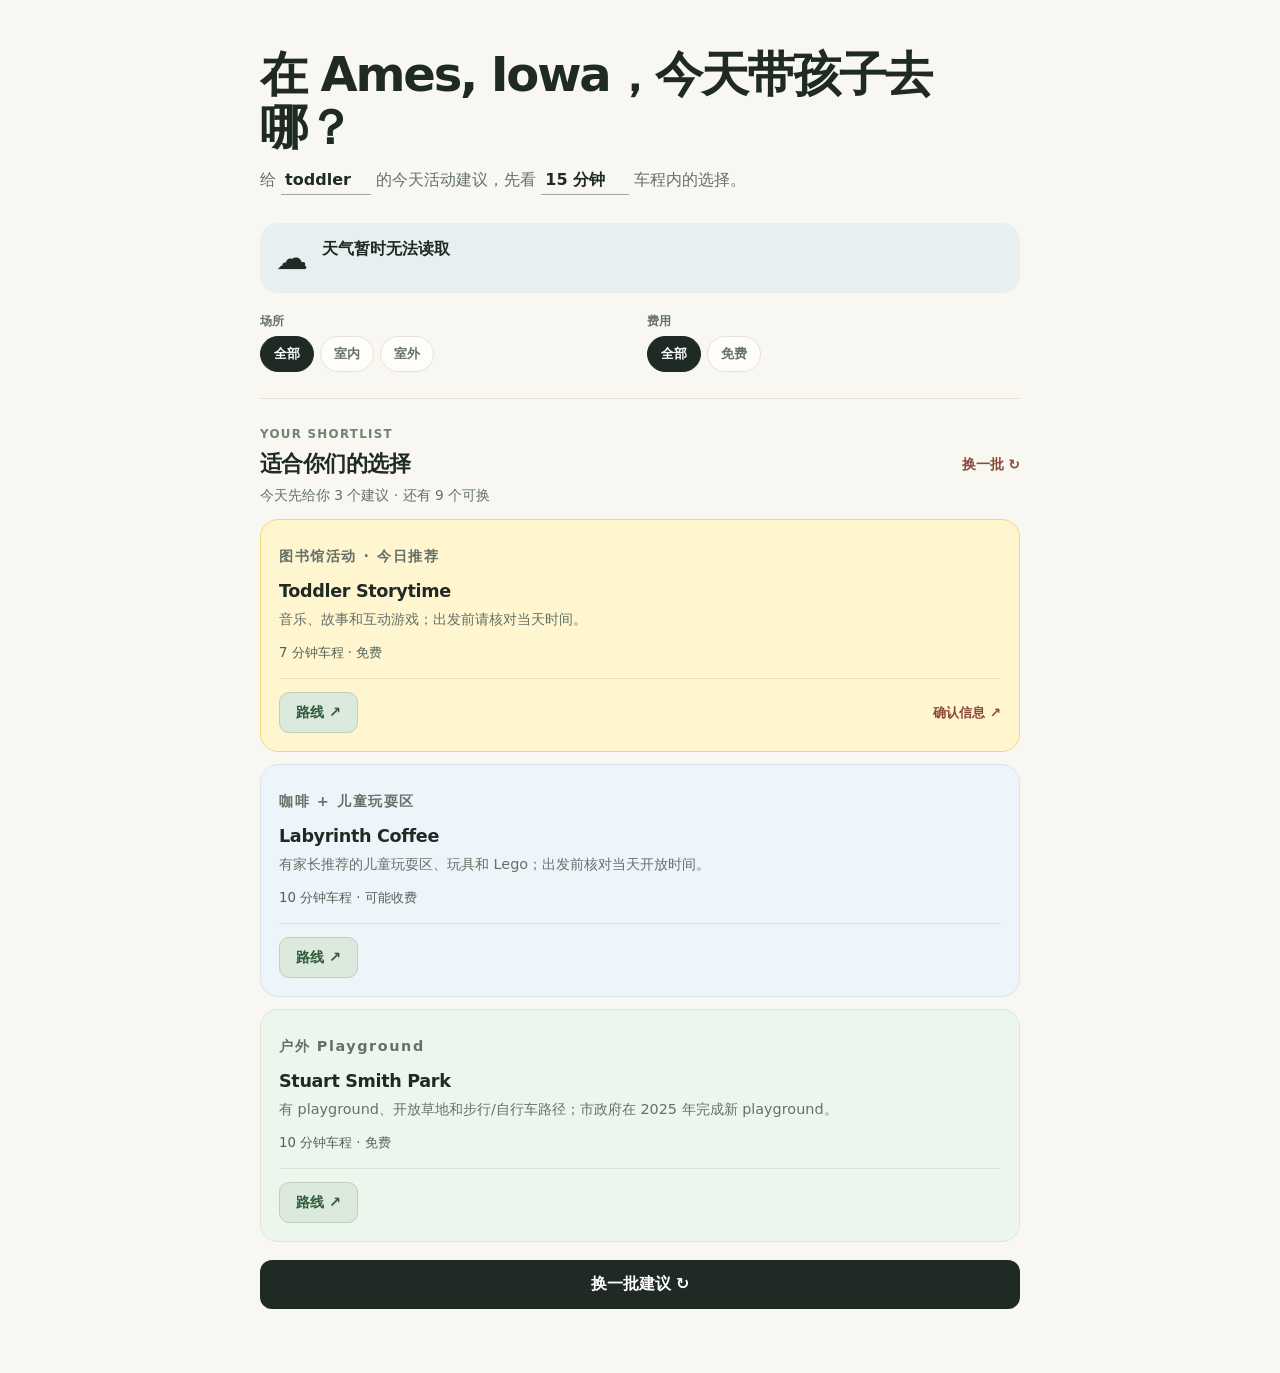
==== index.html @ 55dd60bd "Initial Today With My Kids prototype" ====
<!doctype html>
<html lang="zh-CN">
  <head>
    <meta charset="UTF-8" />
    <meta name="viewport" content="width=device-width, initial-scale=1.0" />
    <title>Today With My Kids · Ames</title>
    <link rel="stylesheet" href="styles.css" />
  </head>
  <body>
    <main class="shell">
      <header>
        <h1>在 Ames, Iowa，今天带孩子去哪？</h1>
        <p class="subtitle summary-line">给 <select id="ageFilter" aria-label="孩子年龄段"><option value="baby">baby</option><option value="toddler" selected>toddler</option><option value="preschool">3–5 岁</option></select> 的今天活动建议，先看 <select id="driveFilter" aria-label="最多车程"><option value="10">10 分钟</option><option value="15" selected>15 分钟</option><option value="30">30 分钟</option></select> 车程内的选择。</p>
      </header>

      <section class="weather-card" aria-label="天气提示示例">
        <span id="weatherIcon" class="weather-icon">☁</span>
        <div>
          <strong id="weatherHeadline">正在读取 Ames 天气…</strong>
          <p id="weatherAlerts" hidden></p>
        </div>
      </section>

      <section class="filters" aria-label="活动筛选">
        <div class="place-toggle" role="group" aria-label="场所筛选">
          <span>场所</span>
          <div class="segmented">
            <button class="place-button active" data-place="any" type="button">全部</button>
            <button class="place-button" data-place="indoor" type="button">室内</button>
            <button class="place-button" data-place="outdoor" type="button">室外</button>
          </div>
        </div>
        <div class="price-toggle" role="group" aria-label="费用筛选">
          <span>费用</span>
          <div class="segmented">
            <button class="price-button active" data-price="any" type="button">全部</button>
            <button class="price-button" data-price="free" type="button">免费</button>
          </div>
        </div>
      </section>

      <section class="section-heading">
        <div>
          <p class="eyebrow">YOUR SHORTLIST</p>
          <h2>适合你们的选择</h2>
        </div>
        <button id="refreshChoices" class="refresh" type="button">换一批 ↻</button>
      </section>
      <p id="resultCount" class="count">今天先给你 3 个建议</p>
      <section id="activityList" class="activity-list" aria-live="polite"></section>
      <button id="refreshChoicesBottom" class="refresh-bottom" type="button">换一批建议 ↻</button>

    </main>
    <script src="app.js"></script>
  </body>
</html>
---- styles.css ----
:root { --ink:#1f2a24; --muted:#647168; --paper:#f8f7f2; --card:#fffdf8; --sage:#dce9dd; --accent:#d9664b; --line:#e5e2d9; }
* { box-sizing:border-box; }
body { margin:0; color:var(--ink); background:var(--paper); font-family: ui-rounded, "SF Pro Rounded", "PingFang SC", system-ui, sans-serif; }
.shell { width:min(760px, calc(100% - 32px)); margin:0 auto; padding:48px 0 64px; }
header { margin-bottom:28px; }
.eyebrow { color:#708273; font-size:.74rem; font-weight:800; letter-spacing:.11em; margin:0 0 8px; }
h1 { font-size:clamp(1.95rem, 6vw, 3rem); letter-spacing:-.045em; line-height:1.1; margin:0; }
h2 { margin:0; font-size:1.35rem; letter-spacing:-.025em; }
.subtitle { color:var(--muted); line-height:1.55; margin:14px 0 0; max-width:560px; }
.summary-line select { appearance:none; background:transparent; border:0; border-bottom:1px solid #9ba99c; border-radius:0; color:var(--ink); cursor:pointer; font:inherit; font-weight:750; min-width:88px; padding:0 20px 2px 4px; }
.weather-card { background:#e8eff0; border-radius:18px; display:flex; gap:14px; padding:16px; margin-bottom:20px; }
.weather-card p { color:#52636a; font-size:.9rem; margin:4px 0 0; line-height:1.4; }
.weather-icon { font-size:2rem; }
.filters { display:grid; grid-template-columns:repeat(2, 1fr); gap:14px; border-bottom:1px solid var(--line); padding-bottom:26px; }
label, .place-toggle, .price-toggle { color:var(--muted); display:grid; font-size:.78rem; font-weight:700; gap:6px; }
select { appearance:none; background:var(--card); border:1px solid var(--line); border-radius:10px; color:var(--ink); font:inherit; padding:10px; }
.place-toggle, .price-toggle { grid-column:auto; }
.segmented { display:flex; gap:6px; }
.place-button, .price-button { background:var(--card); border:1px solid var(--line); border-radius:999px; color:var(--muted); cursor:pointer; font:inherit; font-size:.82rem; padding:8px 13px; }
.place-button.active, .price-button.active { background:var(--ink); border-color:var(--ink); color:white; }
input { accent-color:var(--accent); }
.section-heading { align-items:end; display:flex; justify-content:space-between; margin:28px 0 14px; }
.count { color:var(--muted); font-size:.86rem; margin:-5px 0 14px; }
.refresh { background:transparent; border:0; color:#8a4839; cursor:pointer; font:inherit; font-size:.86rem; font-weight:750; padding:4px 0; }
.activity-list { display:grid; gap:12px; }
.activity { background:var(--card); border:1px solid var(--line); border-radius:18px; padding:18px; }
.activity.indoor { background:#edf5fa; border-color:#d6e5ee; }
.activity.outdoor { background:#edf6ed; border-color:#d9e9d9; }
.activity.featured { background:#fff5cf; border-color:#f2d978; }
.topline { align-items:flex-start; display:flex; gap:12px; justify-content:space-between; }
.activity h3 { font-size:1.1rem; letter-spacing:-.02em; margin:0; }
.activity p { color:var(--muted); font-size:.9rem; line-height:1.45; margin:8px 0 14px; }
.tag { background:var(--sage); border-radius:20px; font-size:.76rem; font-weight:700; padding:6px 9px; white-space:nowrap; }
.details { color:#536258; font-size:.83rem; margin-top:14px; }
.card-actions { align-items:center; border-top:1px solid rgba(75, 105, 83, .13); display:flex; justify-content:space-between; margin-top:16px; padding-top:13px; }
.source { color:#8a4839; display:inline-block; font-size:.83rem; font-weight:750; text-decoration:none; }
.navigate-button { background:#dce9dd; border:1px solid #bad3bd; border-radius:10px; color:#315b3a; display:inline-block; font-size:.9rem; font-weight:800; padding:10px 16px; text-decoration:none; }
.refresh-bottom { background:var(--ink); border:0; border-radius:12px; color:#fff; cursor:pointer; display:block; font:inherit; font-weight:800; margin:18px 0 0; padding:14px 18px; text-align:center; width:100%; }
.note { background:#f3e6cf; border-radius:15px; color:#5c4c37; font-size:.88rem; line-height:1.55; margin-top:24px; padding:16px; }
.empty { color:var(--muted); padding:24px 0; text-align:center; }
@media (max-width:520px) { .shell { padding-top:32px; } }
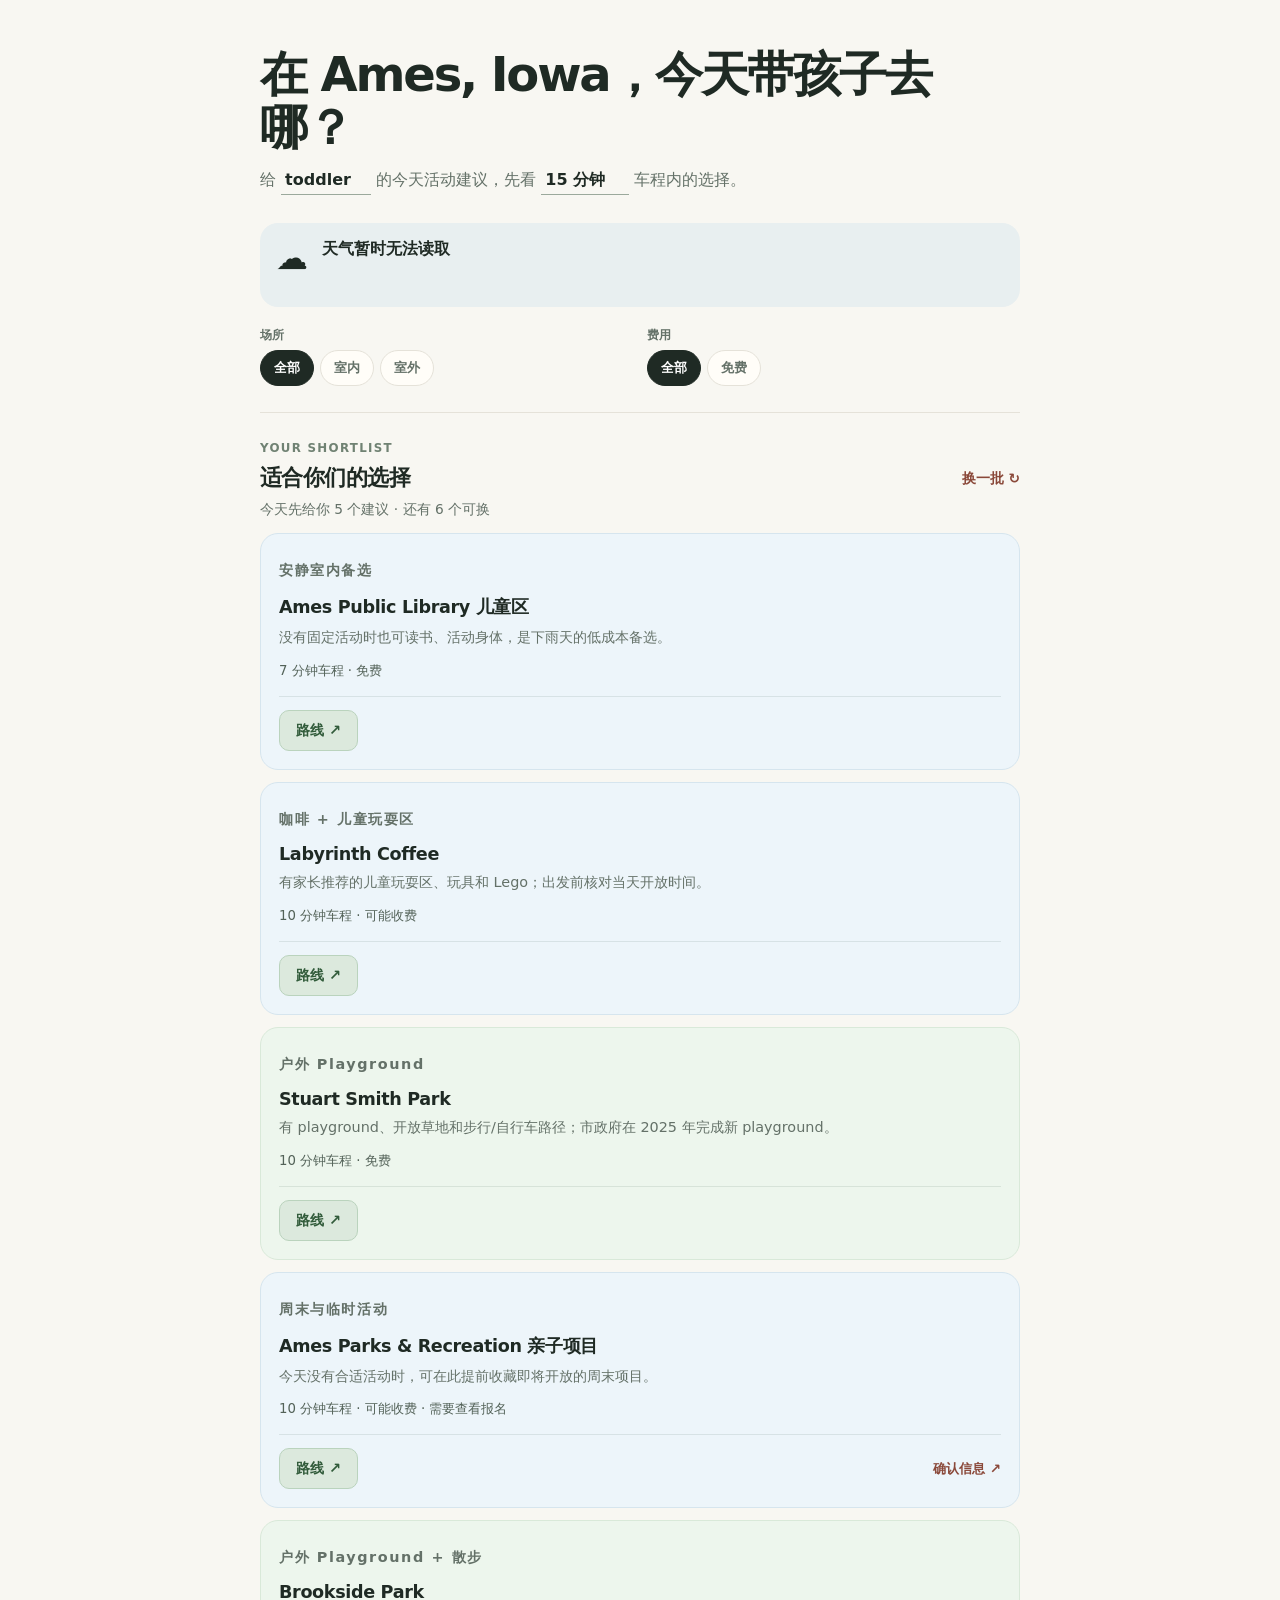
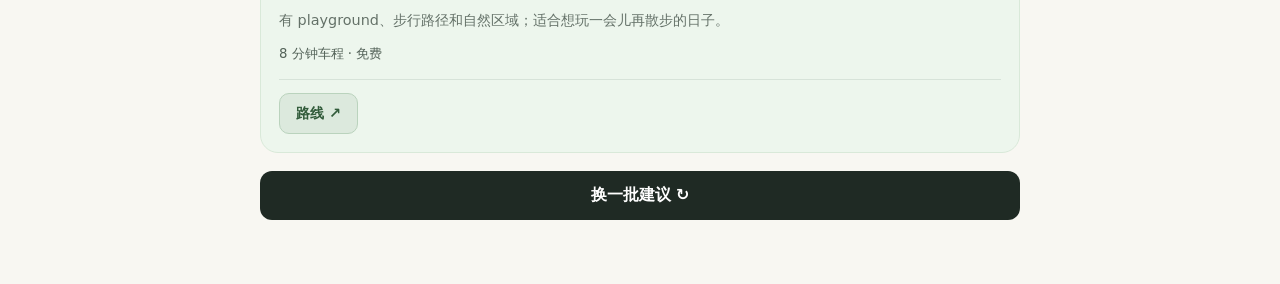
==== commit 8d493f23: "Add weather hours and library calendar sync" ====
--- a/index.html
+++ b/index.html
@@ -19,6 +19,7 @@
           <strong id="weatherHeadline">正在读取 Ames 天气…</strong>
           <p id="weatherAlerts" hidden></p>
         </div>
+        <div id="hourlyWeather" class="hourly-weather" aria-label="未来几小时天气"></div>
       </section>
 
       <section class="filters" aria-label="活动筛选">
@@ -46,7 +47,7 @@
         </div>
         <button id="refreshChoices" class="refresh" type="button">换一批 ↻</button>
       </section>
-      <p id="resultCount" class="count">今天先给你 3 个建议</p>
+      <p id="resultCount" class="count">今天先给你 5 个建议</p>
       <section id="activityList" class="activity-list" aria-live="polite"></section>
       <button id="refreshChoicesBottom" class="refresh-bottom" type="button">换一批建议 ↻</button>
 
--- a/styles.css
+++ b/styles.css
@@ -8,9 +8,14 @@
 h2 { margin:0; font-size:1.35rem; letter-spacing:-.025em; }
 .subtitle { color:var(--muted); line-height:1.55; margin:14px 0 0; max-width:560px; }
 .summary-line select { appearance:none; background:transparent; border:0; border-bottom:1px solid #9ba99c; border-radius:0; color:var(--ink); cursor:pointer; font:inherit; font-weight:750; min-width:88px; padding:0 20px 2px 4px; }
-.weather-card { background:#e8eff0; border-radius:18px; display:flex; gap:14px; padding:16px; margin-bottom:20px; }
+.weather-card { background:#e8eff0; border-radius:18px; display:flex; flex-wrap:wrap; gap:14px; padding:16px; margin-bottom:20px; }
 .weather-card p { color:#52636a; font-size:.9rem; margin:4px 0 0; line-height:1.4; }
 .weather-icon { font-size:2rem; }
+.hourly-weather { display:grid; gap:6px; grid-template-columns:repeat(5, 1fr); width:100%; }
+.hourly-slot { background:rgba(255,255,255,.46); border-radius:10px; color:#45555b; padding:8px 4px; text-align:center; }
+.hourly-slot time { display:block; font-size:.7rem; font-weight:800; }
+.hourly-slot strong { display:block; font-size:.88rem; margin:3px 0; }
+.hourly-slot span { display:block; font-size:.68rem; }
 .filters { display:grid; grid-template-columns:repeat(2, 1fr); gap:14px; border-bottom:1px solid var(--line); padding-bottom:26px; }
 label, .place-toggle, .price-toggle { color:var(--muted); display:grid; font-size:.78rem; font-weight:700; gap:6px; }
 select { appearance:none; background:var(--card); border:1px solid var(--line); border-radius:10px; color:var(--ink); font:inherit; padding:10px; }
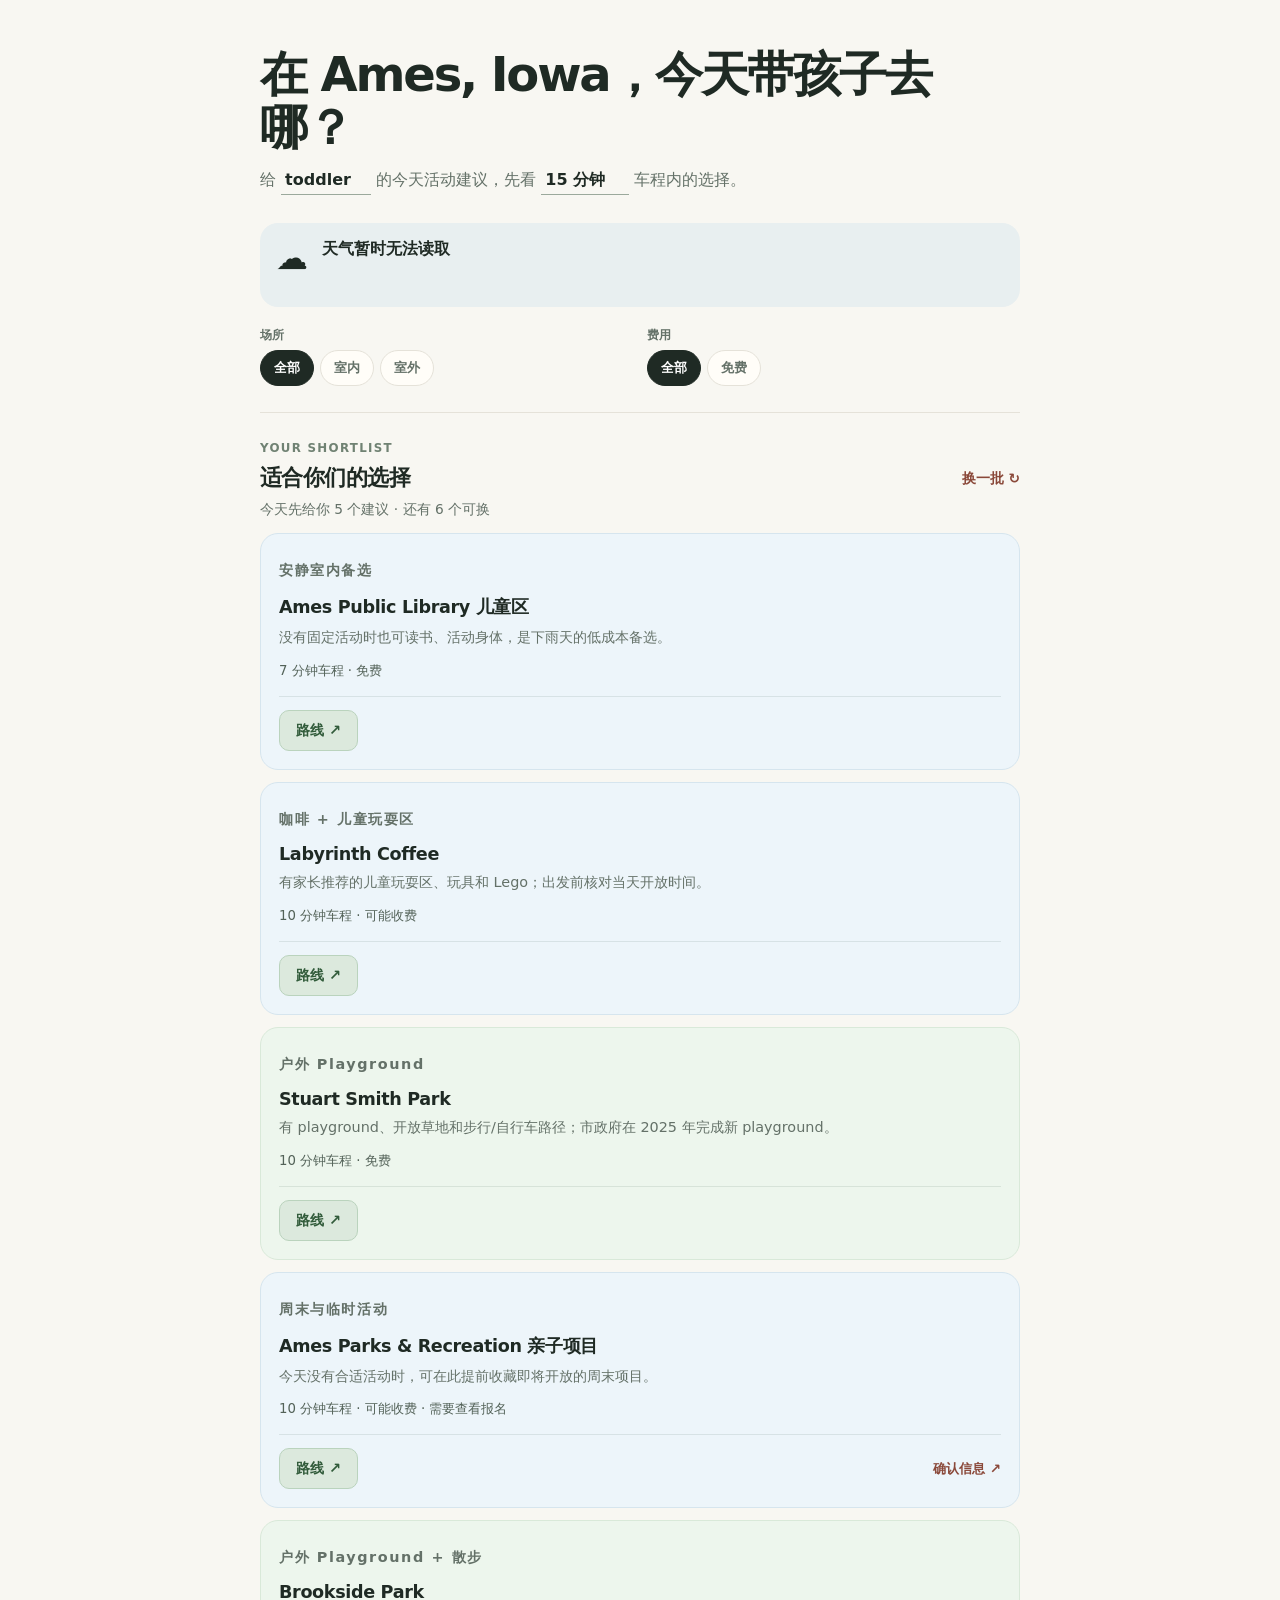
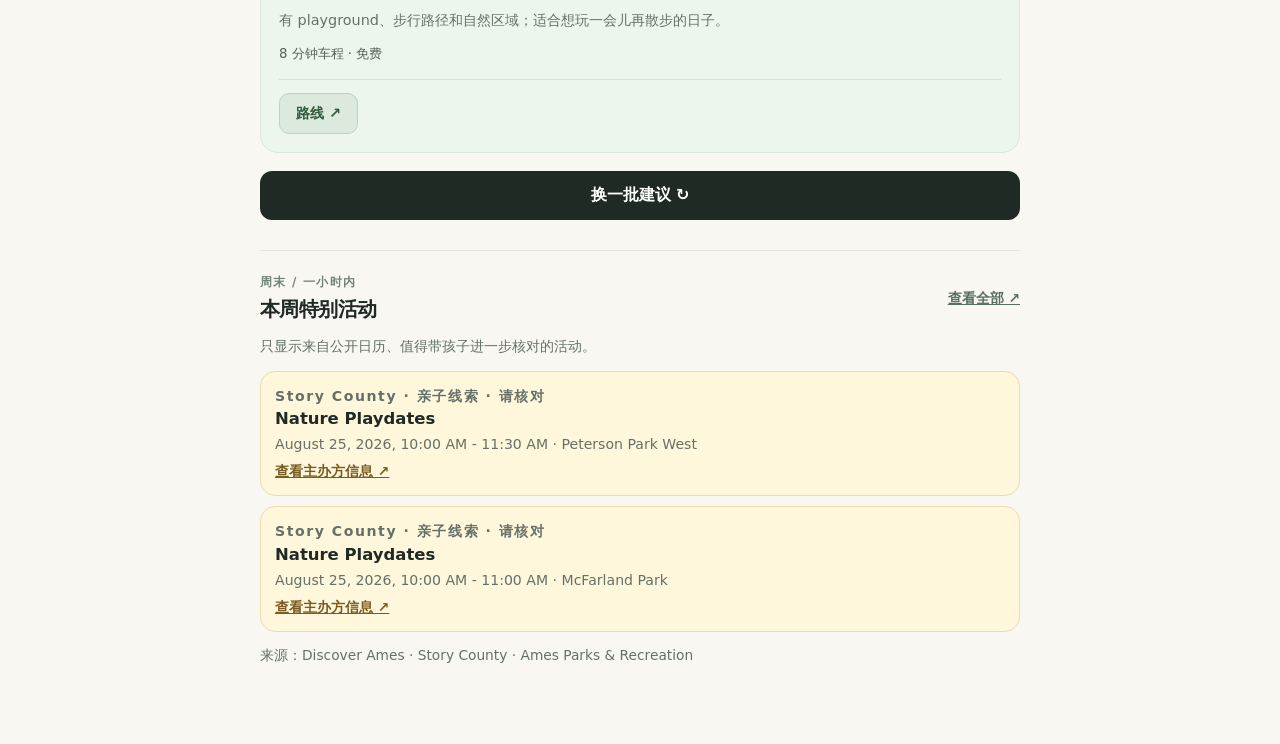
==== commit 60015674: "Add weekly special events" ====
--- a/index.html
+++ b/index.html
@@ -51,6 +51,13 @@
       <section id="activityList" class="activity-list" aria-live="polite"></section>
       <button id="refreshChoicesBottom" class="refresh-bottom" type="button">换一批建议 ↻</button>
 
+      <section class="special-events" aria-labelledby="specialEventsTitle">
+        <div class="special-heading"><div><p class="eyebrow">周末 / 一小时内</p><h2 id="specialEventsTitle">本周特别活动</h2></div><a href="https://discoverames.com/events-calendar/" target="_blank" rel="noreferrer">查看全部 ↗</a></div>
+        <p class="special-intro">只显示来自公开日历、值得带孩子进一步核对的活动。</p>
+        <div id="specialEventList" class="special-event-list" aria-live="polite"></div>
+        <p class="source-note">来源：Discover Ames · Story County · Ames Parks & Recreation</p>
+      </section>
+
     </main>
     <script src="app.js"></script>
   </body>
--- a/styles.css
+++ b/styles.css
@@ -16,6 +16,18 @@
 .hourly-slot time { display:block; font-size:.7rem; font-weight:800; }
 .hourly-slot strong { display:block; font-size:.88rem; margin:3px 0; }
 .hourly-slot span { display:block; font-size:.68rem; }
+.special-events { border-top:1px solid var(--line); margin-top:30px; padding-top:24px; }
+.special-heading { align-items:center; display:flex; justify-content:space-between; gap:12px; }
+.special-heading h2 { font-size:1.28rem; }
+.special-heading .eyebrow { margin:0 0 4px; }
+.special-heading a { color:#59715e; font-size:.86rem; font-weight:800; white-space:nowrap; }
+.special-intro, .source-note { color:var(--muted); font-size:.86rem; line-height:1.45; }
+.special-event-list { display:grid; gap:10px; margin-top:12px; }
+.special-event { background:#fff7dc; border:1px solid #eadcae; border-radius:15px; padding:14px; }
+.special-event h3 { font-size:1.03rem; margin:3px 0 6px; }
+.special-event p { color:var(--muted); font-size:.88rem; line-height:1.45; margin:0; }
+.special-event a { color:#7a5b21; display:inline-block; font-size:.86rem; font-weight:800; margin-top:9px; }
+.special-empty { background:#f5f6f1; border-radius:14px; color:var(--muted); font-size:.9rem; line-height:1.5; padding:14px; }
 .filters { display:grid; grid-template-columns:repeat(2, 1fr); gap:14px; border-bottom:1px solid var(--line); padding-bottom:26px; }
 label, .place-toggle, .price-toggle { color:var(--muted); display:grid; font-size:.78rem; font-weight:700; gap:6px; }
 select { appearance:none; background:var(--card); border:1px solid var(--line); border-radius:10px; color:var(--ink); font:inherit; padding:10px; }
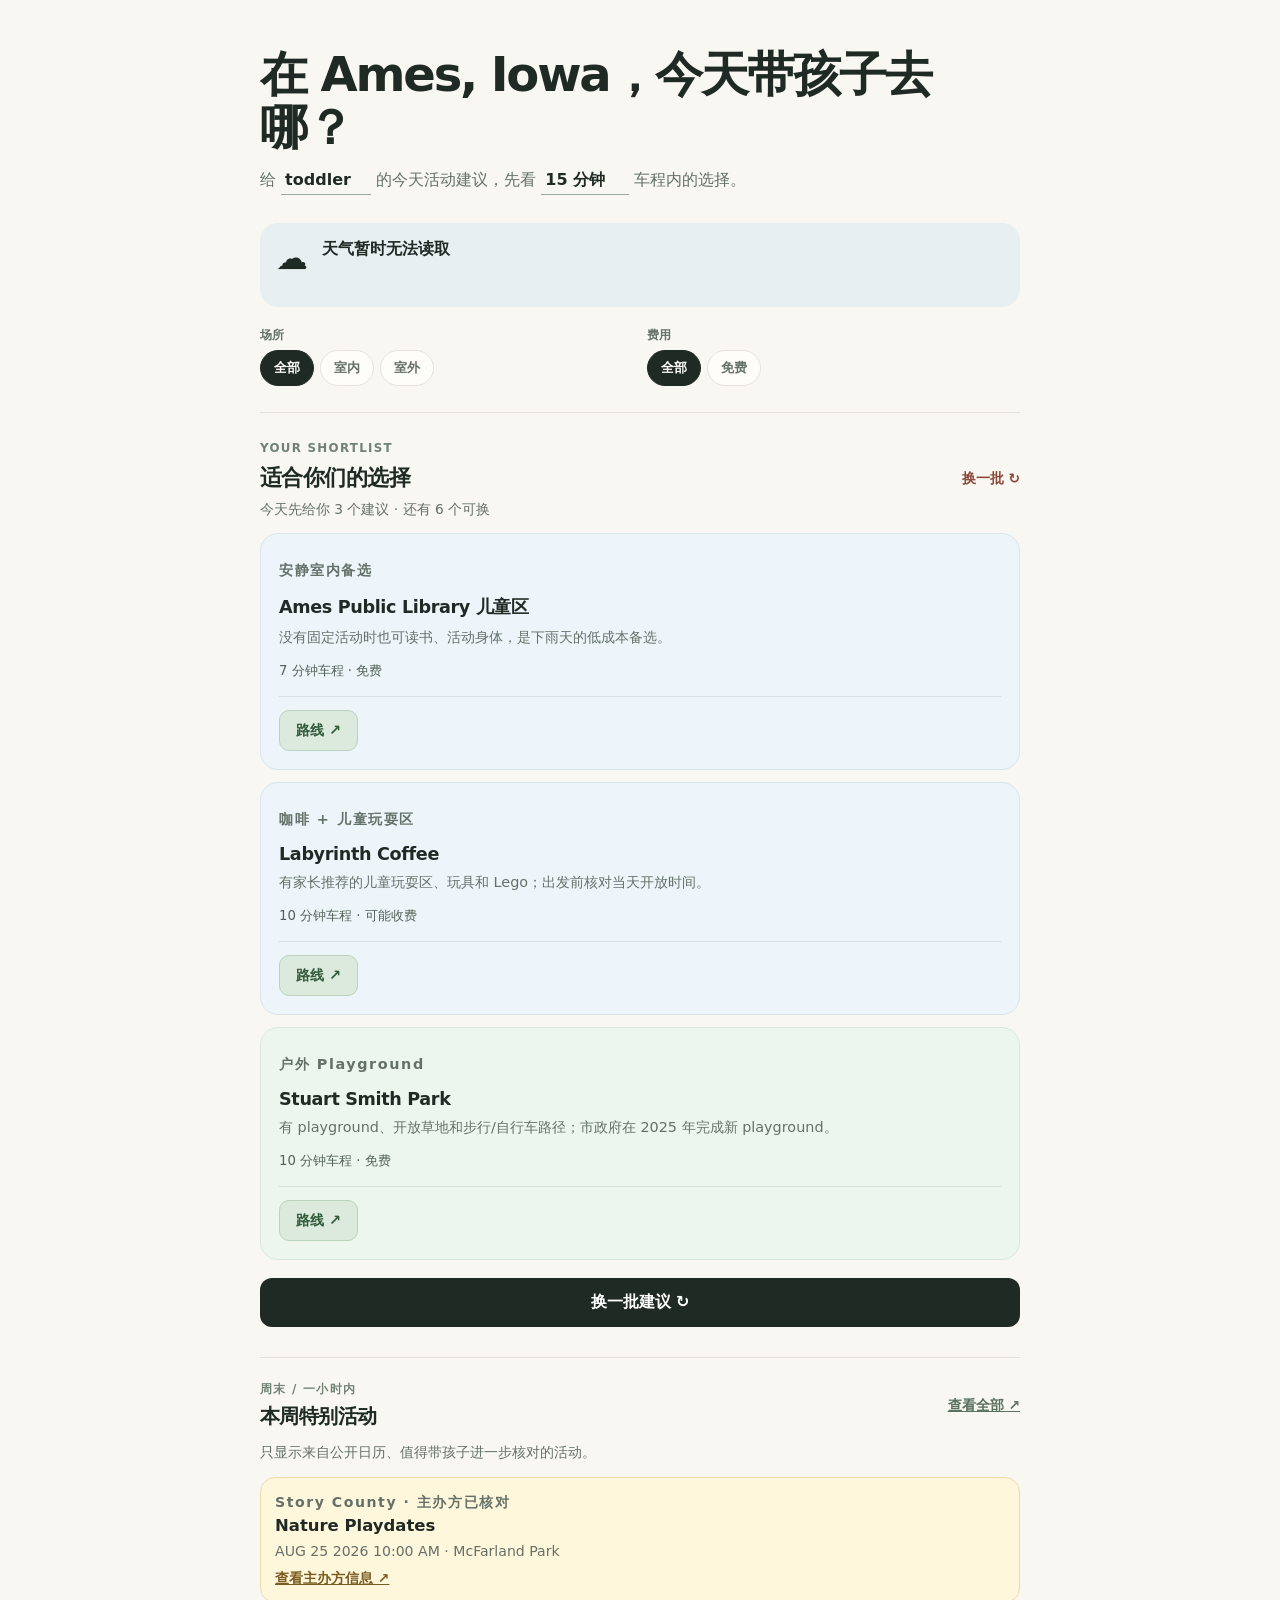
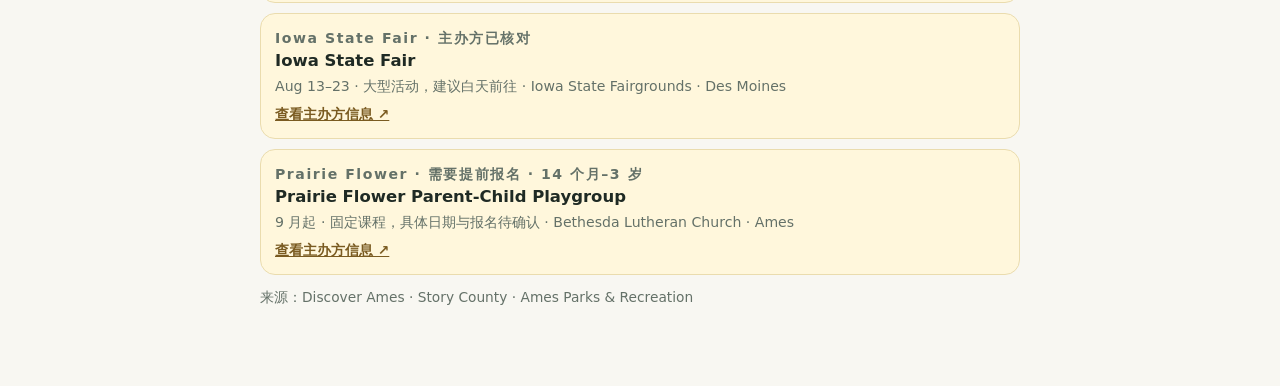
==== commit 4da315ae: "Move future playgroup to special events" ====
--- a/index.html
+++ b/index.html
@@ -47,7 +47,7 @@
         </div>
         <button id="refreshChoices" class="refresh" type="button">换一批 ↻</button>
       </section>
-      <p id="resultCount" class="count">今天先给你 5 个建议</p>
+      <p id="resultCount" class="count">今天先给你 3 个建议</p>
       <section id="activityList" class="activity-list" aria-live="polite"></section>
       <button id="refreshChoicesBottom" class="refresh-bottom" type="button">换一批建议 ↻</button>
 
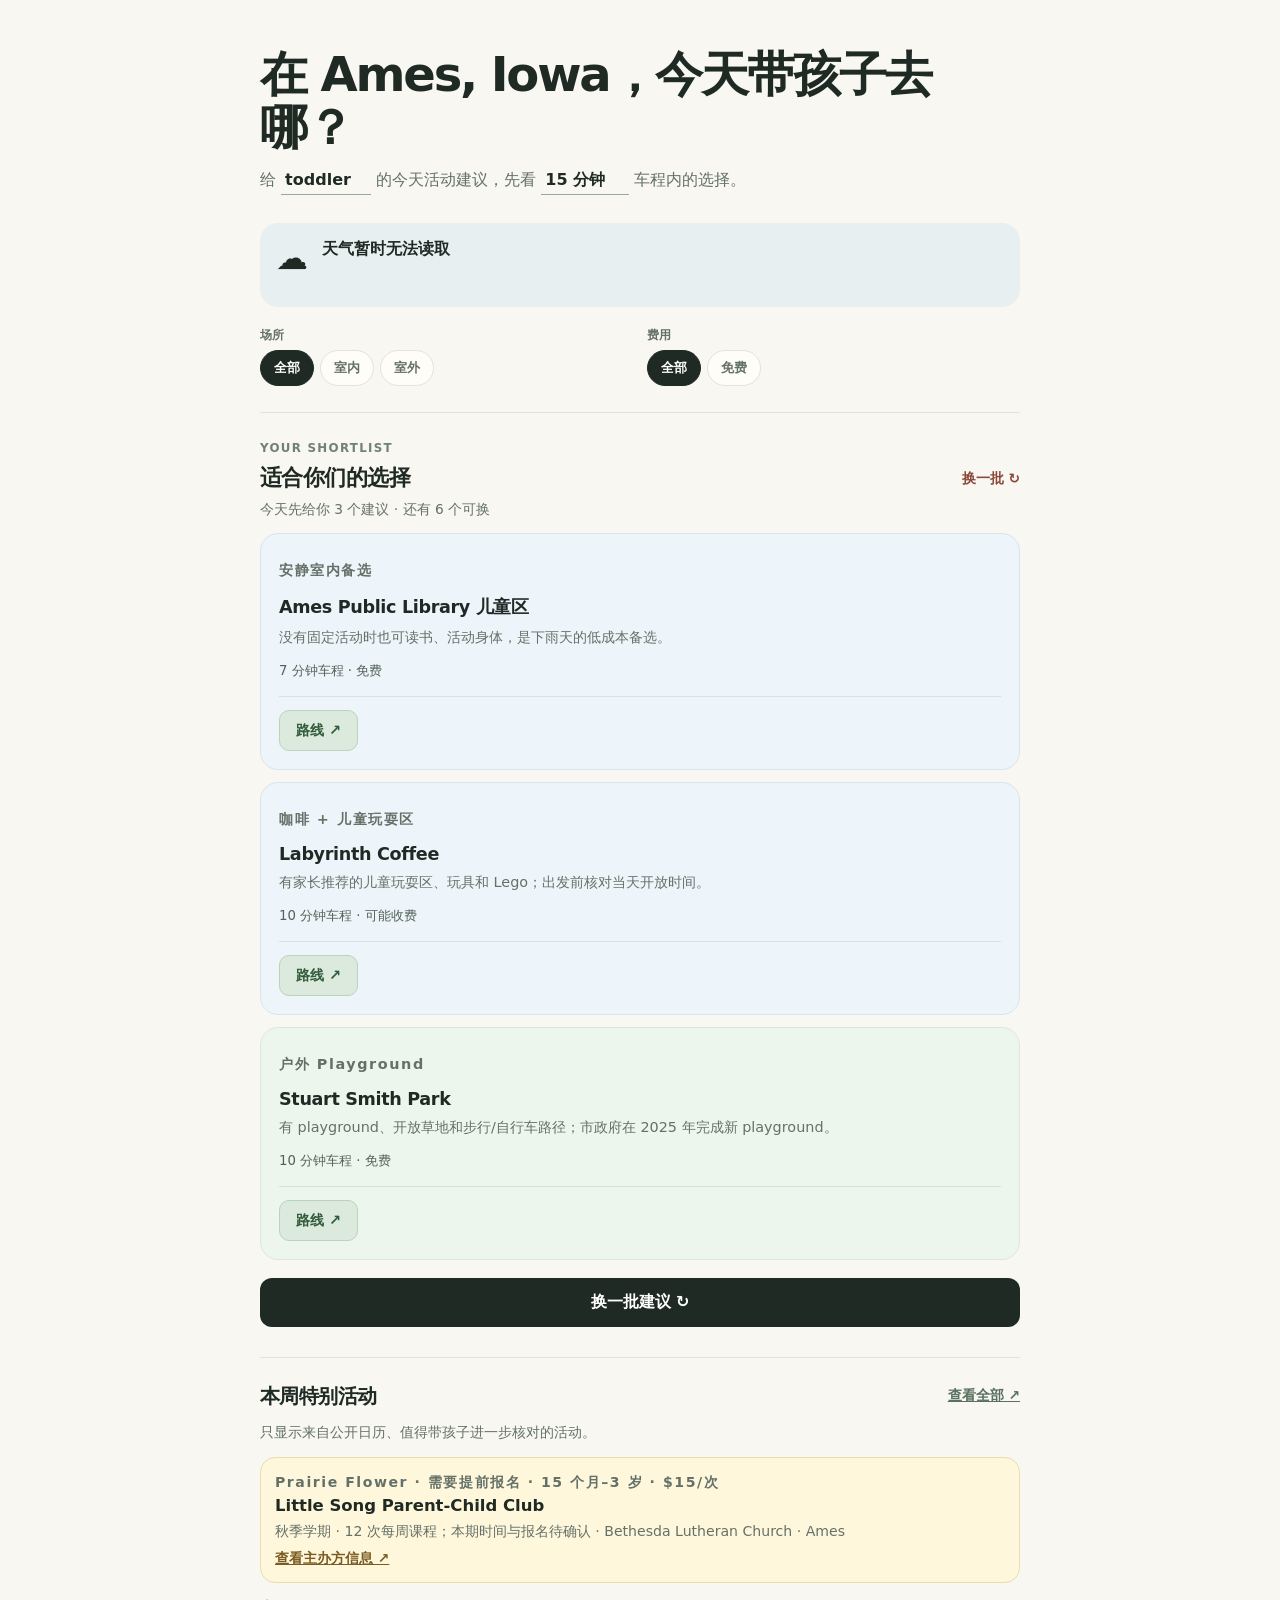
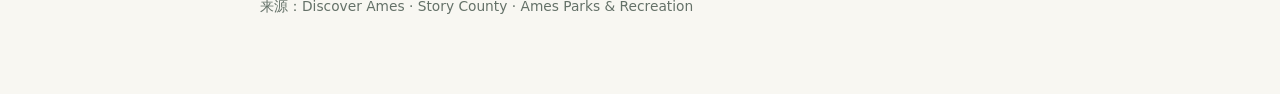
==== commit 0b5fbcde: "Refine weekly activities and age groups" ====
--- a/index.html
+++ b/index.html
@@ -10,7 +10,7 @@
     <main class="shell">
       <header>
         <h1>在 Ames, Iowa，今天带孩子去哪？</h1>
-        <p class="subtitle summary-line">给 <select id="ageFilter" aria-label="孩子年龄段"><option value="baby">baby</option><option value="toddler" selected>toddler</option><option value="preschool">3–5 岁</option></select> 的今天活动建议，先看 <select id="driveFilter" aria-label="最多车程"><option value="10">10 分钟</option><option value="15" selected>15 分钟</option><option value="30">30 分钟</option></select> 车程内的选择。</p>
+        <p class="subtitle summary-line">给 <select id="ageFilter" aria-label="孩子年龄段"><option value="baby">baby</option><option value="toddler" selected>toddler</option><option value="preschool">3–5 岁</option><option value="schoolage">6–10 岁</option></select> 的今天活动建议，先看 <select id="driveFilter" aria-label="最多车程"><option value="10">10 分钟</option><option value="15" selected>15 分钟</option><option value="30">30 分钟</option></select> 车程内的选择。</p>
       </header>
 
       <section class="weather-card" aria-label="天气提示示例">
@@ -52,7 +52,7 @@
       <button id="refreshChoicesBottom" class="refresh-bottom" type="button">换一批建议 ↻</button>
 
       <section class="special-events" aria-labelledby="specialEventsTitle">
-        <div class="special-heading"><div><p class="eyebrow">周末 / 一小时内</p><h2 id="specialEventsTitle">本周特别活动</h2></div><a href="https://discoverames.com/events-calendar/" target="_blank" rel="noreferrer">查看全部 ↗</a></div>
+        <div class="special-heading"><h2 id="specialEventsTitle">本周特别活动</h2><a href="all-activities.html">查看全部 ↗</a></div>
         <p class="special-intro">只显示来自公开日历、值得带孩子进一步核对的活动。</p>
         <div id="specialEventList" class="special-event-list" aria-live="polite"></div>
         <p class="source-note">来源：Discover Ames · Story County · Ames Parks & Recreation</p>
--- a/styles.css
+++ b/styles.css
@@ -28,6 +28,7 @@
 .special-event p { color:var(--muted); font-size:.88rem; line-height:1.45; margin:0; }
 .special-event a { color:#7a5b21; display:inline-block; font-size:.86rem; font-weight:800; margin-top:9px; }
 .special-empty { background:#f5f6f1; border-radius:14px; color:var(--muted); font-size:.9rem; line-height:1.5; padding:14px; }
+.back-link { color:#59715e; display:inline-block; font-size:.9rem; font-weight:800; margin-bottom:24px; text-decoration:none; }
 .filters { display:grid; grid-template-columns:repeat(2, 1fr); gap:14px; border-bottom:1px solid var(--line); padding-bottom:26px; }
 label, .place-toggle, .price-toggle { color:var(--muted); display:grid; font-size:.78rem; font-weight:700; gap:6px; }
 select { appearance:none; background:var(--card); border:1px solid var(--line); border-radius:10px; color:var(--ink); font:inherit; padding:10px; }
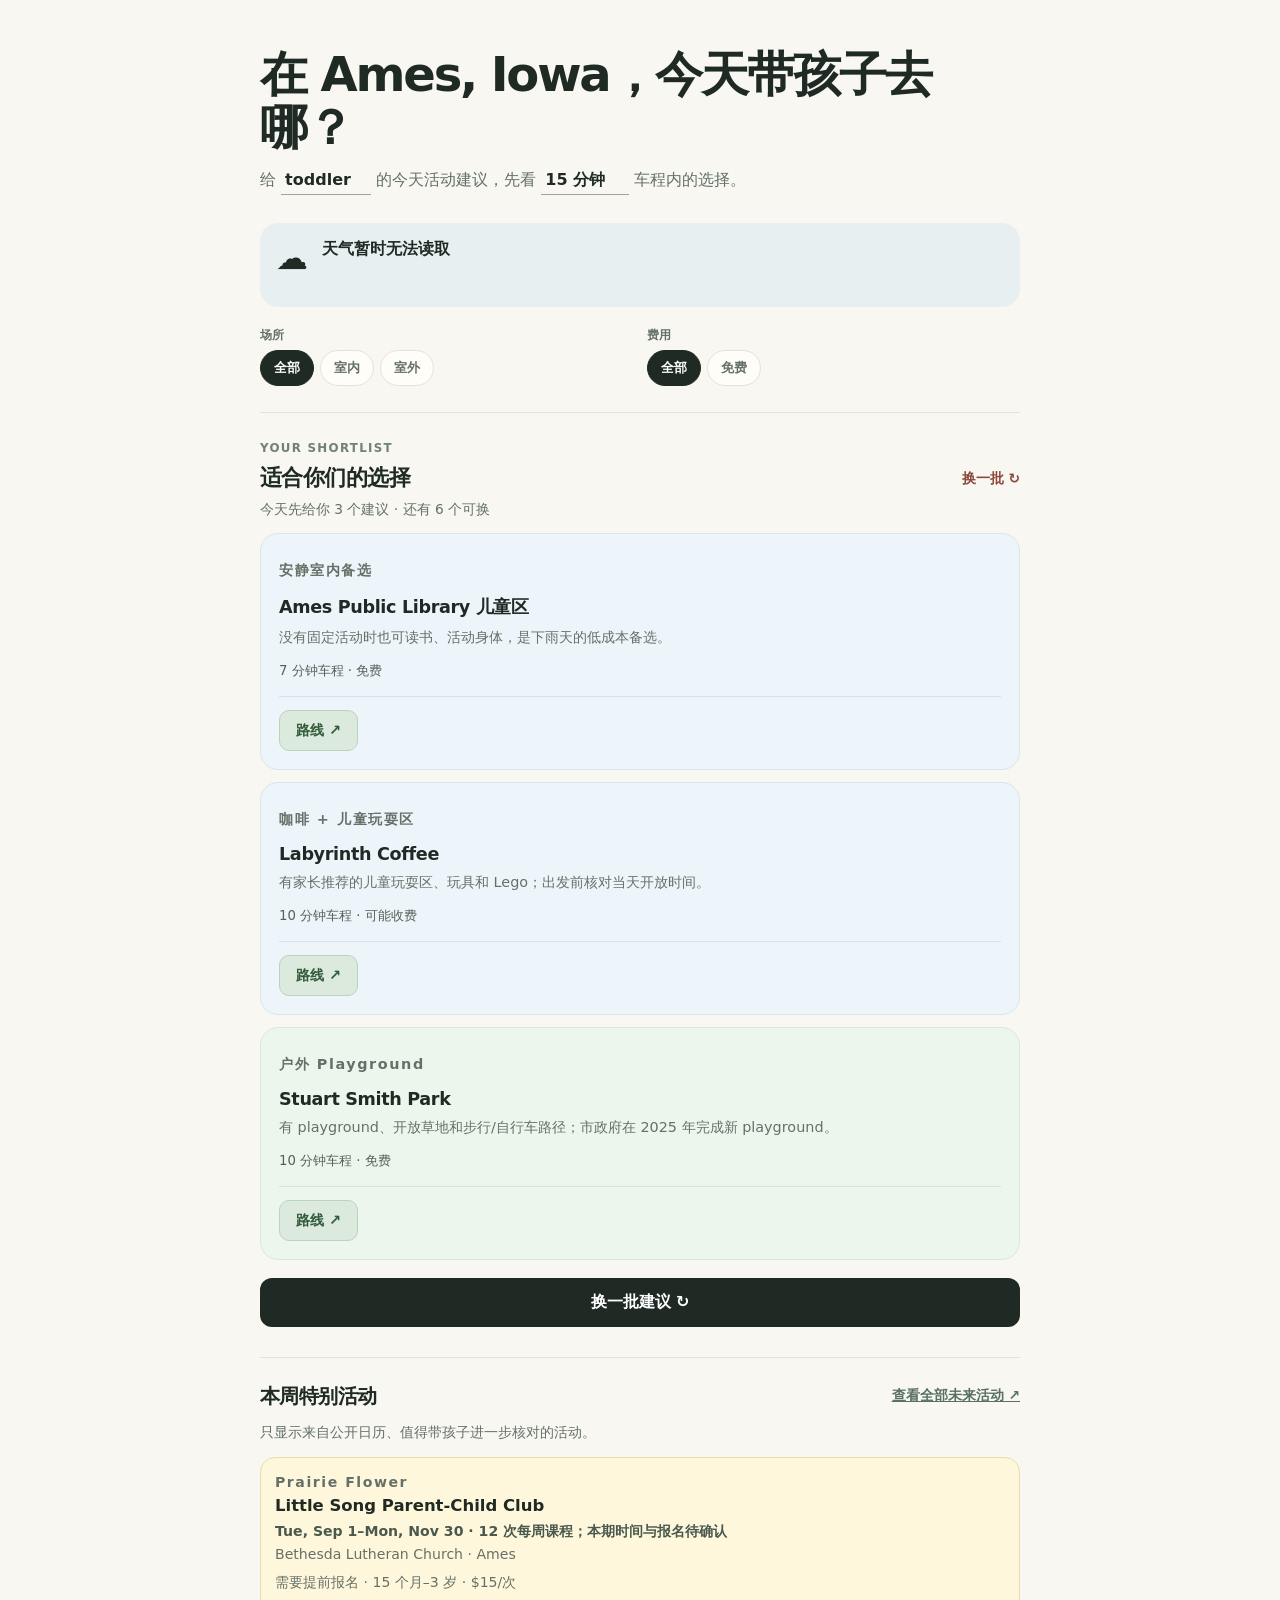
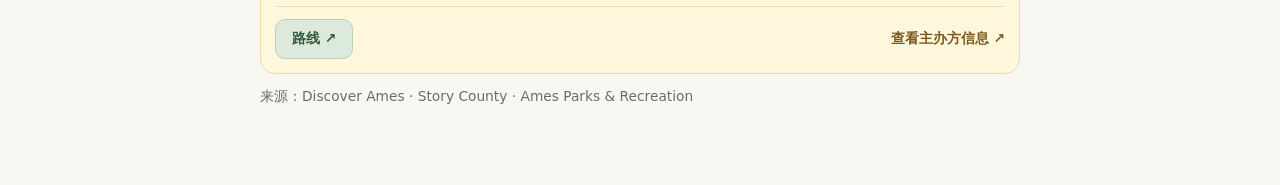
==== commit 2eae5e07: "Clarify future activities link" ====
--- a/index.html
+++ b/index.html
@@ -52,7 +52,7 @@
       <button id="refreshChoicesBottom" class="refresh-bottom" type="button">换一批建议 ↻</button>
 
       <section class="special-events" aria-labelledby="specialEventsTitle">
-        <div class="special-heading"><h2 id="specialEventsTitle">本周特别活动</h2><a href="all-activities.html">查看全部 ↗</a></div>
+        <div class="special-heading"><h2 id="specialEventsTitle">本周特别活动</h2><a href="all-activities.html">查看全部未来活动 ↗</a></div>
         <p class="special-intro">只显示来自公开日历、值得带孩子进一步核对的活动。</p>
         <div id="specialEventList" class="special-event-list" aria-live="polite"></div>
         <p class="source-note">来源：Discover Ames · Story County · Ames Parks & Recreation</p>
--- a/styles.css
+++ b/styles.css
@@ -3,6 +3,7 @@
 body { margin:0; color:var(--ink); background:var(--paper); font-family: ui-rounded, "SF Pro Rounded", "PingFang SC", system-ui, sans-serif; }
 .shell { width:min(760px, calc(100% - 32px)); margin:0 auto; padding:48px 0 64px; }
 header { margin-bottom:28px; }
+.page-header { align-items:flex-start; display:flex; gap:18px; justify-content:space-between; }
 .eyebrow { color:#708273; font-size:.74rem; font-weight:800; letter-spacing:.11em; margin:0 0 8px; }
 h1 { font-size:clamp(1.95rem, 6vw, 3rem); letter-spacing:-.045em; line-height:1.1; margin:0; }
 h2 { margin:0; font-size:1.35rem; letter-spacing:-.025em; }
@@ -26,9 +27,16 @@
 .special-event { background:#fff7dc; border:1px solid #eadcae; border-radius:15px; padding:14px; }
 .special-event h3 { font-size:1.03rem; margin:3px 0 6px; }
 .special-event p { color:var(--muted); font-size:.88rem; line-height:1.45; margin:0; }
+.special-event .event-time { color:#49594d; font-weight:800; margin-bottom:3px; }
+.event-note { margin-top:8px !important; }
 .special-event a { color:#7a5b21; display:inline-block; font-size:.86rem; font-weight:800; margin-top:9px; }
+.special-event .special-actions { align-items:center; border-top:1px solid rgba(122, 91, 33, .16); display:flex; gap:14px; justify-content:space-between; margin-top:13px; padding-top:12px; }
+.special-event .navigate-button { color:#315b3a; margin-top:0; }
+.special-event .source { color:#7a5b21; margin-top:0; }
 .special-empty { background:#f5f6f1; border-radius:14px; color:var(--muted); font-size:.9rem; line-height:1.5; padding:14px; }
 .back-link { color:#59715e; display:inline-block; font-size:.9rem; font-weight:800; margin-bottom:24px; text-decoration:none; }
+.submit-activity { align-items:center; background:#e4eee6; border:1px solid #c5d7c8; border-radius:12px; color:#4c7054; display:inline-flex; flex:0 0 auto; font:inherit; font-size:.86rem; font-weight:800; gap:3px; padding:10px 13px; white-space:nowrap; }
+.submit-activity:disabled { cursor:not-allowed; opacity:.76; }
 .filters { display:grid; grid-template-columns:repeat(2, 1fr); gap:14px; border-bottom:1px solid var(--line); padding-bottom:26px; }
 label, .place-toggle, .price-toggle { color:var(--muted); display:grid; font-size:.78rem; font-weight:700; gap:6px; }
 select { appearance:none; background:var(--card); border:1px solid var(--line); border-radius:10px; color:var(--ink); font:inherit; padding:10px; }
@@ -56,4 +64,4 @@
 .refresh-bottom { background:var(--ink); border:0; border-radius:12px; color:#fff; cursor:pointer; display:block; font:inherit; font-weight:800; margin:18px 0 0; padding:14px 18px; text-align:center; width:100%; }
 .note { background:#f3e6cf; border-radius:15px; color:#5c4c37; font-size:.88rem; line-height:1.55; margin-top:24px; padding:16px; }
 .empty { color:var(--muted); padding:24px 0; text-align:center; }
-@media (max-width:520px) { .shell { padding-top:32px; } }
+@media (max-width:520px) { .shell { padding-top:32px; } .page-header { gap:12px; } .submit-activity span { display:none; } .submit-activity { font-size:1.08rem; padding:8px 11px; } }
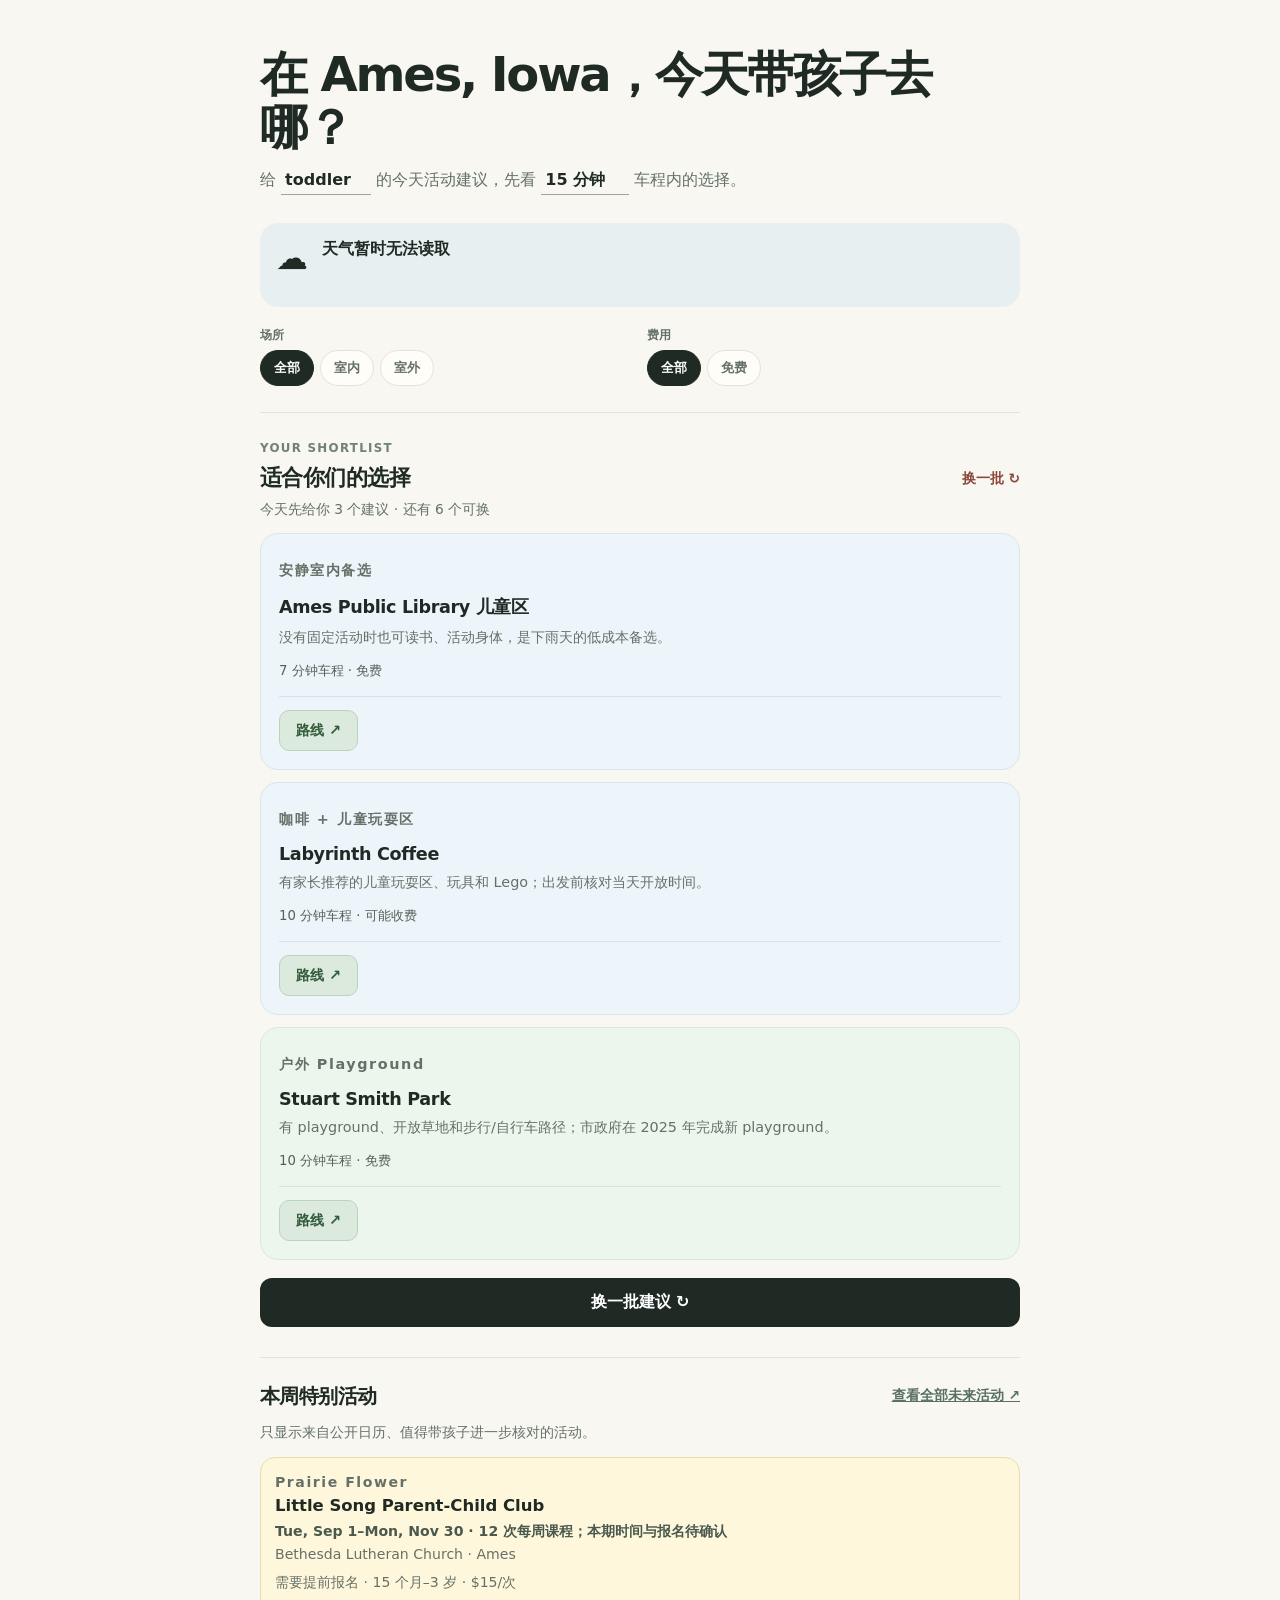
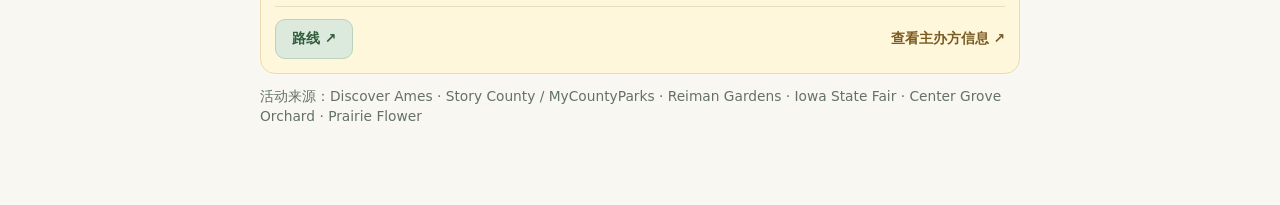
==== commit f234d0ec: "Document second version and sources" ====
--- a/index.html
+++ b/index.html
@@ -55,7 +55,7 @@
         <div class="special-heading"><h2 id="specialEventsTitle">本周特别活动</h2><a href="all-activities.html">查看全部未来活动 ↗</a></div>
         <p class="special-intro">只显示来自公开日历、值得带孩子进一步核对的活动。</p>
         <div id="specialEventList" class="special-event-list" aria-live="polite"></div>
-        <p class="source-note">来源：Discover Ames · Story County · Ames Parks & Recreation</p>
+        <p class="source-note">活动来源：Discover Ames · Story County / MyCountyParks · Reiman Gardens · Iowa State Fair · Center Grove Orchard · Prairie Flower</p>
       </section>
 
     </main>
